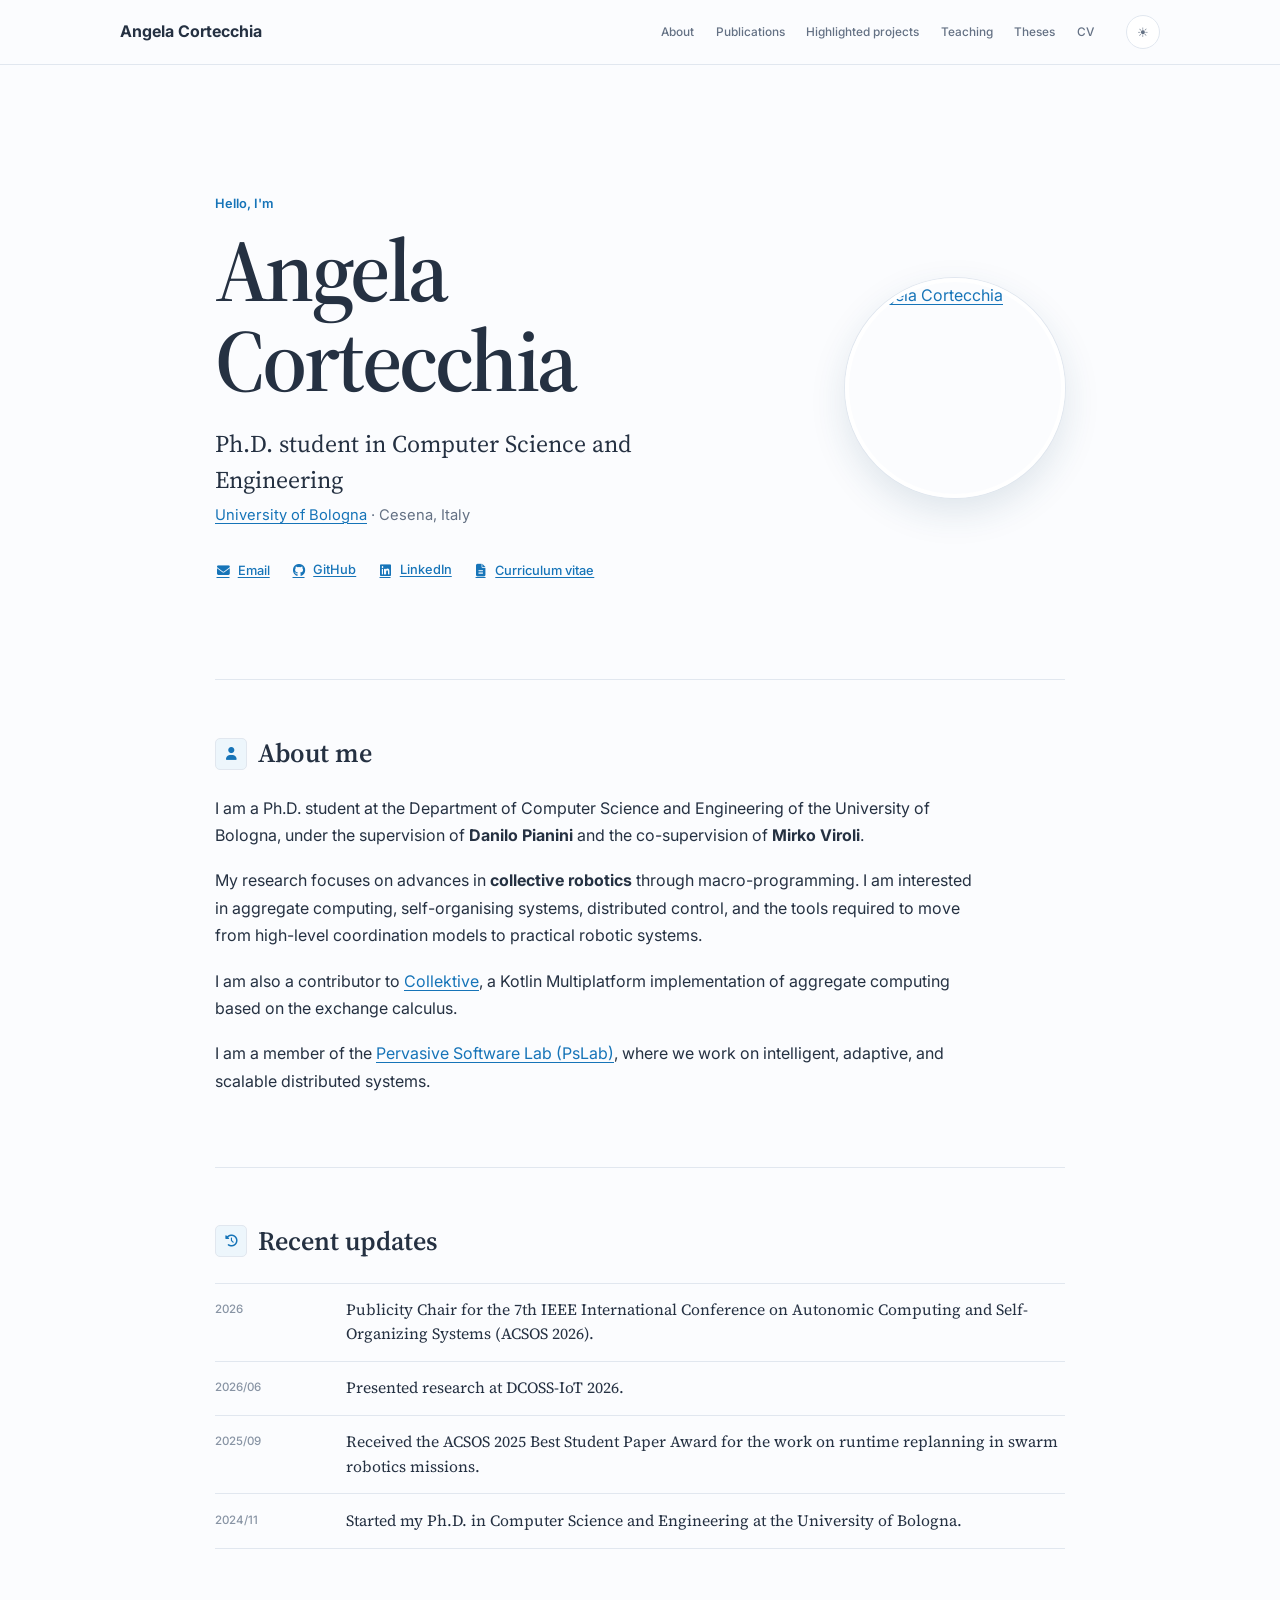
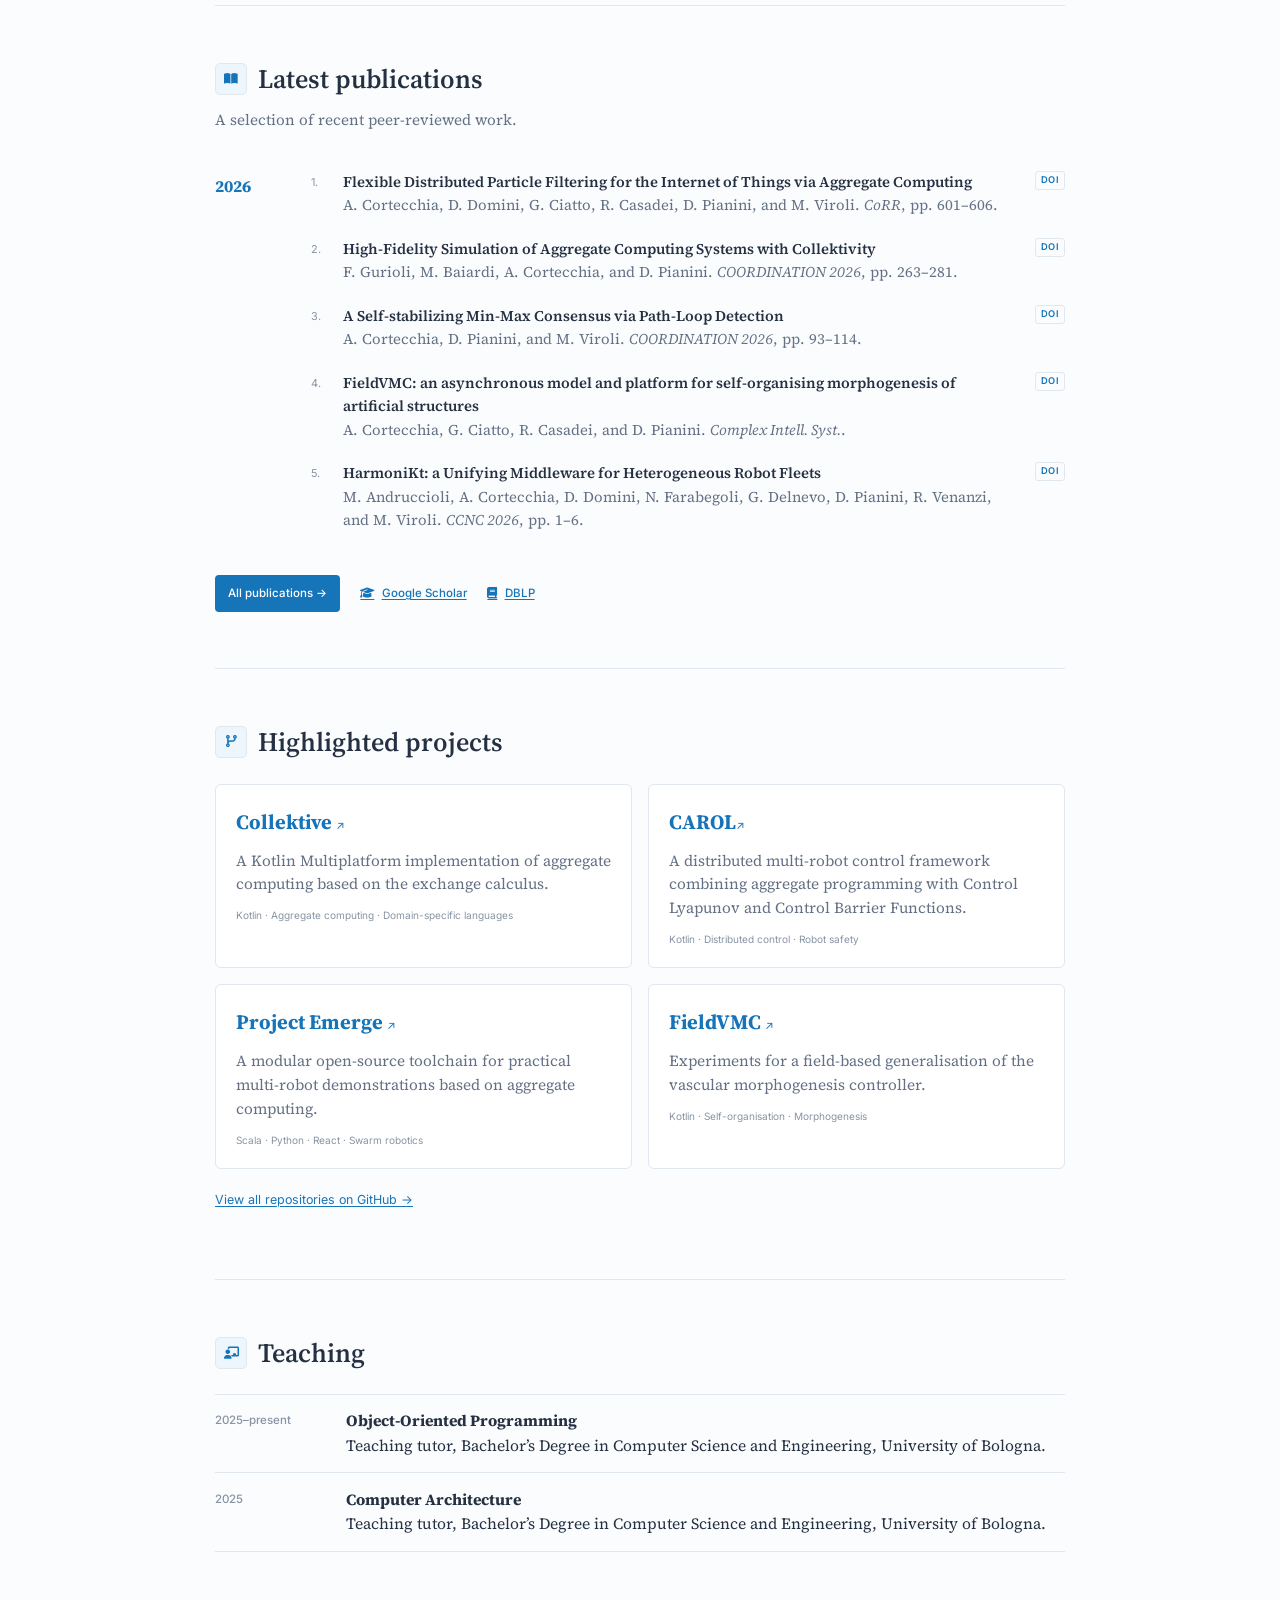
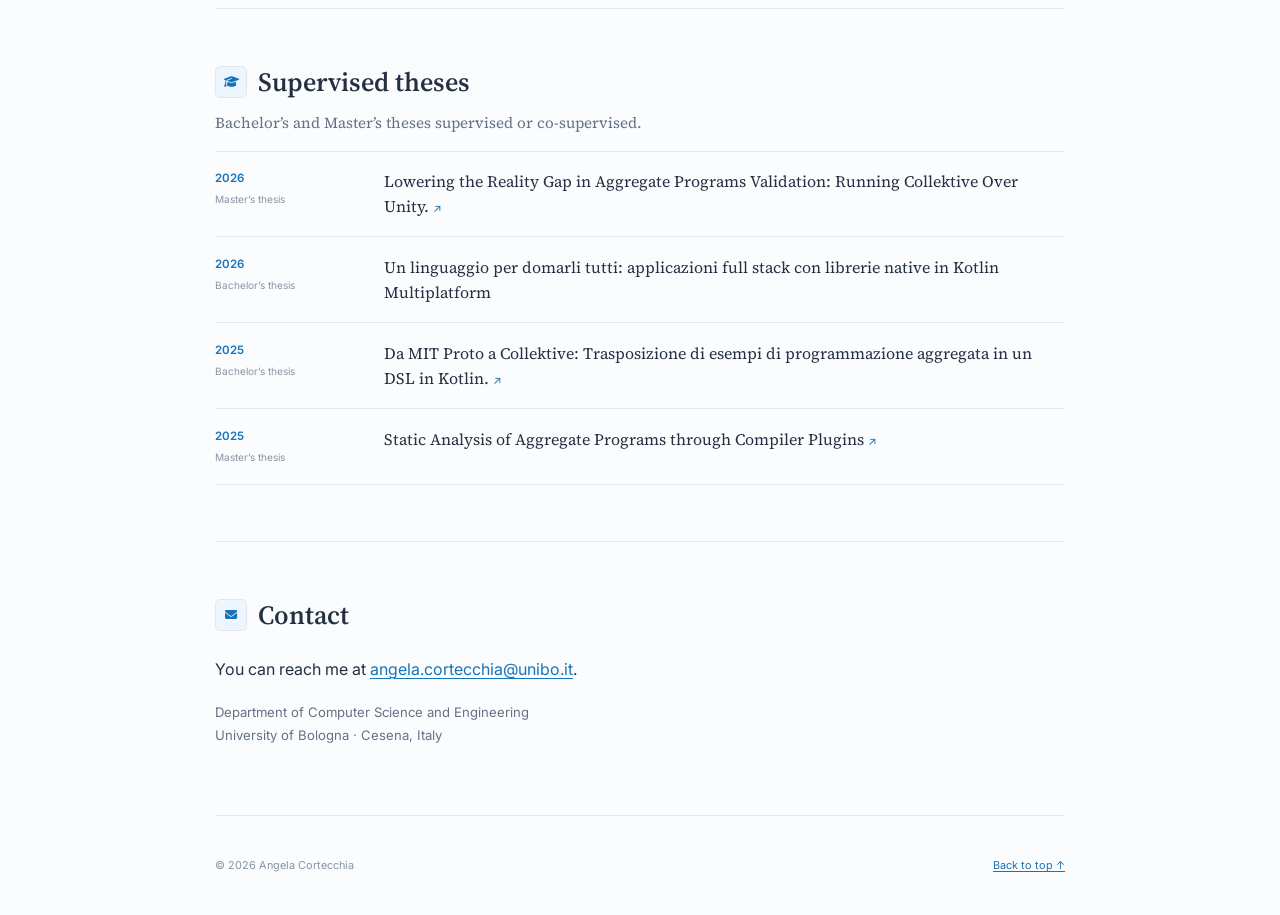
==== index.html @ 6b4a3e2e "feat: add pages website" ====
<!doctype html>
<html lang="en" data-theme="light">
  <head>
    <meta charset="UTF-8" />
    <meta name="viewport" content="width=device-width, initial-scale=1.0" />
    <meta name="description" content="Personal academic website of Angela Cortecchia, Ph.D. student at the University of Bologna." />
    <meta name="theme-color" content="#fbfcfe" />
    <meta property="og:title" content="Angela Cortecchia" />
    <meta property="og:description" content="Ph.D. student working on collective robotics, aggregate computing, and self-organising systems." />
    <meta property="og:type" content="profile" />
    <meta property="og:url" content="https://angelacorte.github.io/angelacorte/" />
    <meta property="og:image" content="https://angelacorte.github.io/angelacorte/og-profile-v2.png" />
    <meta name="twitter:card" content="summary_large_image" />
    <title>Angela Cortecchia</title>
    <link rel="preconnect" href="https://fonts.googleapis.com" />
    <link rel="preconnect" href="https://fonts.gstatic.com" crossorigin />
    <link href="https://fonts.googleapis.com/css2?family=Inter:wght@400;500;600;700&family=Source+Serif+4:opsz,wght@8..60,400;8..60,600&display=swap" rel="stylesheet" />
    <link rel="stylesheet" href="https://cdnjs.cloudflare.com/ajax/libs/font-awesome/6.7.2/css/all.min.css" />
    <link rel="stylesheet" href="styles.css" />
    <script src="script.js" defer></script>
  </head>
  <body>
    <a class="skip-link" href="#main">Skip to content</a>

    <header class="site-header">
      <div class="header-inner">
        <a class="site-name" href="#top">Angela Cortecchia</a>
        <nav aria-label="Main navigation">
          <a href="#about">About</a>
          <a href="publications.html">Publications</a>
          <a href="#projects">Highlighted projects</a>
          <a href="#teaching">Teaching</a>
          <a href="#theses">Theses</a>
          <a href="https://github.com/angelacorte/curriculum/releases/latest/download/cortecchia_curriculum_vitae.pdf">CV</a>
        </nav>
        <button class="theme-toggle" type="button" aria-label="Switch to dark theme" aria-pressed="false">
          <span class="light-icon" aria-hidden="true">☀</span>
          <span class="dark-icon" aria-hidden="true">☾</span>
        </button>
      </div>
    </header>

    <main id="main">
      <section class="intro" id="top">
        <div class="intro-copy">
          <p class="eyebrow">Hello, I'm</p>
          <h1>Angela Cortecchia</h1>
          <p class="role">Ph.D. student in Computer Science and Engineering</p>
          <p class="affiliation">
            <a href="https://www.unibo.it/en">University of Bologna</a> · Cesena, Italy
          </p>
          <ul class="social-links" aria-label="Academic and social profiles">
            <li><a href="mailto:angela.cortecchia@unibo.it"><i class="fa-solid fa-envelope" aria-hidden="true"></i>Email</a></li>
            <li><a href="https://github.com/angelacorte" rel="me"><i class="fa-brands fa-github" aria-hidden="true"></i>GitHub</a></li>
            <li><a href="https://www.linkedin.com/in/angela-cortecchia" rel="me"><i class="fa-brands fa-linkedin" aria-hidden="true"></i>LinkedIn</a></li>
            <li><a href="https://github.com/angelacorte/curriculum/releases/latest/download/cortecchia_curriculum_vitae.pdf"><i class="fa-solid fa-file-lines" aria-hidden="true"></i>Curriculum vitae</a></li>
          </ul>
        </div>
        <a class="profile-photo-link" href="https://github.com/angelacorte" aria-label="Angela Cortecchia on GitHub">
          <img class="profile-photo" src="https://github.com/angelacorte.png?size=440" alt="Angela Cortecchia" width="220" height="220" fetchpriority="high" />
        </a>
      </section>

      <section id="about">
        <h2><span class="section-icon"><i class="fa-solid fa-user" aria-hidden="true"></i></span>About me</h2>
        <p>
          I am a Ph.D. student at the Department of Computer Science and Engineering of the University of Bologna, under the supervision of <strong>Danilo Pianini</strong> and the co-supervision of <strong>Mirko Viroli</strong>.
        </p>
        <p>
          My research focuses on advances in <strong>collective robotics</strong> through macro-programming. I am interested in aggregate computing, self-organising systems, distributed control, and the tools required to move from high-level coordination models to practical robotic systems.
        </p>
        <p>
          I am also a contributor to <a href="https://github.com/Collektive">Collektive</a>, a Kotlin Multiplatform implementation of aggregate computing based on the exchange calculus.
        </p>
        <p>
          I am a member of the <a href="https://pslab-unibo.github.io">Pervasive Software Lab (PsLab)</a>, where we work on intelligent, adaptive, and scalable distributed systems.
        </p>
      </section>

      <section id="news">
        <h2><span class="section-icon"><i class="fa-solid fa-clock-rotate-left" aria-hidden="true"></i></span>Recent updates</h2>
        <ul class="dated-list">
          <li><time datetime="2026">2026</time><span>Publicity Chair for the 7th IEEE International Conference on Autonomic Computing and Self-Organizing Systems (ACSOS 2026).</span></li>
          <li><time datetime="2026-06">2026/06</time><span>Presented research at DCOSS-IoT 2026.</span></li>
          <li><time datetime="2025-09">2025/09</time><span>Received the ACSOS 2025 Best Student Paper Award for the work on runtime replanning in swarm robotics missions.</span></li>
          <li><time datetime="2024-11">2024/11</time><span>Started my Ph.D. in Computer Science and Engineering at the University of Bologna.</span></li>
        </ul>
      </section>

      <section id="publications">
        <h2><span class="section-icon"><i class="fa-solid fa-book-open" aria-hidden="true"></i></span>Latest publications</h2>
        <p class="section-note">A selection of recent peer-reviewed work.</p>

        <!-- PUBLICATIONS:HOME:START -->
        <!-- Generated by scripts/render_publications.py. Do not edit manually. -->
        <div class="publication-group">
          <h3>2026</h3>
          <ol class="publication-list">
            <li><p><strong>Flexible Distributed Particle Filtering for the Internet of Things via Aggregate Computing</strong><br />A. Cortecchia, D. Domini, G. Ciatto, R. Casadei, D. Pianini, and M. Viroli. <em>CoRR</em>, pp. 601–606.</p><a href="https://doi.org/10.48550/ARXIV.2606.18483">DOI</a></li>
            <li><p><strong>High-Fidelity Simulation of Aggregate Computing Systems with Collektivity</strong><br />F. Gurioli, M. Baiardi, A. Cortecchia, and D. Pianini. <em>COORDINATION 2026</em>, pp. 263–281.</p><a href="https://doi.org/10.1007/978-3-032-28358-0_13">DOI</a></li>
            <li><p><strong>A Self-stabilizing Min-Max Consensus via Path-Loop Detection</strong><br />A. Cortecchia, D. Pianini, and M. Viroli. <em>COORDINATION 2026</em>, pp. 93–114.</p><a href="https://doi.org/10.1007/978-3-032-28358-0_5">DOI</a></li>
            <li><p><strong>FieldVMC: an asynchronous model and platform for self-organising morphogenesis of artificial structures</strong><br />A. Cortecchia, G. Ciatto, R. Casadei, and D. Pianini. <em>Complex Intell. Syst.</em>.</p><a href="https://doi.org/10.1007/s40747-025-02141-y">DOI</a></li>
            <li><p><strong>HarmoniKt: a Unifying Middleware for Heterogeneous Robot Fleets</strong><br />M. Andruccioli, A. Cortecchia, D. Domini, N. Farabegoli, G. Delnevo, D. Pianini, R. Venanzi, and M. Viroli. <em>CCNC 2026</em>, pp. 1–6.</p><a href="https://doi.org/10.1109/CCNC65079.2026.11366553">DOI</a></li>
          </ol>
        </div>
        <!-- PUBLICATIONS:HOME:END -->
        <div class="publication-actions">
          <a class="primary-link" href="publications.html">All publications →</a>
          <a href="https://scholar.google.com/citations?user=XYtjUBMAAAAJ&hl=it&oi=ao"><i class="fa-solid fa-graduation-cap" aria-hidden="true"></i>Google Scholar</a>
          <a href="https://dblp.org/pid/392/6452.html"><i class="fa-solid fa-book" aria-hidden="true"></i>DBLP</a>
        </div>
      </section>

      <section id="projects">
        <h2><span class="section-icon"><i class="fa-solid fa-code-branch" aria-hidden="true"></i></span>Highlighted projects</h2>
        <div class="project-list">
          <article><h3><a href="https://github.com/Collektive">Collektive <span>↗</span></a></h3><p>A Kotlin Multiplatform implementation of aggregate computing based on the exchange calculus.</p><small>Kotlin · Aggregate computing · Domain-specific languages</small></article>
          <article><h3><a href="https://github.com/angelacorte/carol-experiments">CAROL<span>↗</span></a></h3><p>A distributed multi-robot control framework combining aggregate programming with Control Lyapunov and Control Barrier Functions.</p><small>Kotlin · Distributed control · Robot safety</small></article>
          <article><h3><a href="https://github.com/Project-Emerge/Project-Emerge-system">Project Emerge <span>↗</span></a></h3><p>A modular open-source toolchain for practical multi-robot demonstrations based on aggregate computing.</p><small>Scala · Python · React · Swarm robotics</small></article>
          <article><h3><a href="https://github.com/angelacorte/fieldVMC">FieldVMC <span>↗</span></a></h3><p>Experiments for a field-based generalisation of the vascular morphogenesis controller.</p><small>Kotlin · Self-organisation · Morphogenesis</small></article>
        </div>
        <p class="more-link"><a href="https://github.com/angelacorte?tab=repositories">View all repositories on GitHub →</a></p>
      </section>

      <section id="teaching">
        <h2><span class="section-icon"><i class="fa-solid fa-chalkboard-user" aria-hidden="true"></i></span>Teaching</h2>
        <ul class="dated-list">
          <li><time>2025–present</time><span><strong>Object-Oriented Programming</strong><br />Teaching tutor, Bachelor’s Degree in Computer Science and Engineering, University of Bologna.</span></li>
          <li><time>2025</time><span><strong>Computer Architecture</strong><br />Teaching tutor, Bachelor’s Degree in Computer Science and Engineering, University of Bologna.</span></li>
        </ul>
      </section>

      <section id="theses">
        <h2><span class="section-icon"><i class="fa-solid fa-graduation-cap" aria-hidden="true"></i></span>Supervised theses</h2>
        <p class="section-note">Bachelor’s and Master’s theses supervised or co-supervised.</p>
        <ol class="thesis-list">
          <li>
            <div class="thesis-meta"><time datetime="2026">2026</time><span>Master’s thesis</span></div>
            <p><a href="https://amslaurea.unibo.it/id/eprint/38087/">Lowering the Reality Gap in Aggregate Programs Validation: Running Collektive Over Unity. <span aria-hidden="true">↗</span></a></p>
          </li>
          <li>
            <div class="thesis-meta"><time datetime="2026">2026</time><span>Bachelor’s thesis</span></div>
            <p lang="it">Un linguaggio per domarli tutti: applicazioni full stack con librerie native in Kotlin Multiplatform</p>
          </li>
          <li>
            <div class="thesis-meta"><time datetime="2025">2025</time><span>Bachelor’s thesis</span></div>
            <p lang="it"><a href="https://amslaurea.unibo.it/id/eprint/37130/">Da MIT Proto a Collektive: Trasposizione di esempi di programmazione aggregata in un DSL in Kotlin. <span aria-hidden="true">↗</span></a></p>
          </li>
          <li>
            <div class="thesis-meta"><time datetime="2025">2025</time><span>Master’s thesis</span></div>
            <p><a href="https://amslaurea.unibo.it/id/eprint/34470/">Static Analysis of Aggregate Programs through Compiler Plugins <span aria-hidden="true">↗</span></a></p>
          </li>
        </ol>
      </section>

      <section id="contact">
        <h2><span class="section-icon"><i class="fa-solid fa-envelope" aria-hidden="true"></i></span>Contact</h2>
        <p>You can reach me at <a href="mailto:angela.cortecchia@unibo.it">angela.cortecchia@unibo.it</a>.</p>
        <p class="address">Department of Computer Science and Engineering<br />University of Bologna · Cesena, Italy</p>
      </section>
    </main>

    <footer>
      <p>© <span id="year"></span> Angela Cortecchia</p>
      <p><a href="#top">Back to top ↑</a></p>
    </footer>
  </body>
</html>
---- styles.css ----
:root {
  color-scheme: light;
  --background: #fbfcfe;
  --surface: #ffffff;
  --text: #253142;
  --muted: #647184;
  --subtle: #8894a4;
  --line: #e1e7ef;
  --accent: #1674b8;
  --accent-hover: #0b5f99;
  --accent-soft: #edf6fc;
  --header: rgba(251, 252, 254, 0.93);
  --sans: "Inter", system-ui, sans-serif;
  --serif: "Source Serif 4", Georgia, serif;
  --content-width: 850px;
}

[data-theme="dark"] {
  color-scheme: dark;
  --background: #111820;
  --surface: #171f29;
  --text: #e8edf3;
  --muted: #abb5c2;
  --subtle: #7f8b99;
  --line: #2b3643;
  --accent: #65bff0;
  --accent-hover: #91d5f6;
  --accent-soft: #172b38;
  --header: rgba(17, 24, 32, 0.93);
}

* { box-sizing: border-box; }
html { scroll-behavior: smooth; }
body { margin: 0; background: var(--background); color: var(--text); font: 400 16px/1.72 var(--sans); transition: background 180ms ease, color 180ms ease; }
a { color: var(--accent); text-decoration-thickness: 1px; text-underline-offset: 0.18em; }
a:hover { color: var(--accent-hover); }
a:focus-visible, button:focus-visible { outline: 2px solid var(--accent); outline-offset: 4px; }
::selection { background: var(--accent); color: var(--surface); }

.skip-link { position: fixed; z-index: 100; top: -4rem; left: 1rem; padding: 0.65rem 0.85rem; background: var(--accent); color: var(--surface); }
.skip-link:focus { top: 1rem; }

.site-header { position: sticky; z-index: 20; top: 0; border-bottom: 1px solid var(--line); background: var(--header); backdrop-filter: blur(12px); }
.header-inner { width: min(calc(100% - 2.5rem), 1040px); min-height: 64px; display: flex; align-items: center; gap: 2rem; margin-inline: auto; }
.site-name { margin-right: auto; color: var(--text); font-weight: 700; text-decoration: none; }
.site-header nav { display: flex; align-items: center; gap: 1.35rem; }
.site-header nav a { color: var(--muted); font-size: 0.74rem; font-weight: 500; text-decoration: none; }
.site-header nav a:hover { color: var(--accent); }
.site-header nav a[aria-current="page"] { color: var(--accent); font-weight: 600; }
.theme-toggle { position: relative; width: 34px; height: 34px; padding: 0; border: 1px solid var(--line); border-radius: 50%; color: var(--muted); background: var(--surface); cursor: pointer; }
.theme-toggle span { position: absolute; inset: 0; display: grid; place-items: center; transition: opacity 150ms ease, transform 150ms ease; }
.dark-icon { opacity: 0; transform: rotate(-25deg); }
[data-theme="dark"] .light-icon { opacity: 0; transform: rotate(25deg); }
[data-theme="dark"] .dark-icon { opacity: 1; transform: rotate(0); }

main, footer { width: min(calc(100% - 2.5rem), var(--content-width)); margin-inline: auto; }
.intro { display: grid; grid-template-columns: minmax(0, 1fr) 220px; align-items: center; gap: clamp(2.5rem, 7vw, 5rem); padding: clamp(5rem, 11vw, 8rem) 0 clamp(4rem, 8vw, 6rem); }
.intro-copy { min-width: 0; }
.profile-photo-link { display: block; border-radius: 50%; }
.profile-photo { display: block; width: 100%; height: auto; aspect-ratio: 1; border: 4px solid var(--surface); border-radius: 50%; object-fit: cover; box-shadow: 0 0 0 1px var(--line), 0 14px 36px rgba(30, 74, 110, 0.13); transition: box-shadow 180ms ease, transform 180ms ease; }
.profile-photo-link:hover .profile-photo { box-shadow: 0 0 0 1px var(--accent), 0 16px 40px rgba(30, 74, 110, 0.18); transform: translateY(-2px); }
.eyebrow { margin: 0 0 0.6rem; color: var(--accent); font-size: 0.8rem; font-weight: 600; }
h1 { margin: 0; font: 600 clamp(3rem, 8vw, 5.5rem)/1.03 var(--serif); letter-spacing: -0.04em; }
.role { margin: 1.25rem 0 0; color: var(--text); font: 400 clamp(1.15rem, 3vw, 1.5rem)/1.5 var(--serif); }
.affiliation { margin: 0.3rem 0 0; color: var(--muted); font-size: 0.92rem; }
.social-links { display: flex; flex-wrap: wrap; gap: 0.5rem 1.3rem; margin: 1.75rem 0 0; padding: 0; list-style: none; }
.social-links a { display: inline-flex; align-items: center; gap: 0.42rem; font-size: 0.8rem; font-weight: 500; }
.social-links i { width: 1rem; text-align: center; }

main > section:not(.intro) { padding: 3.5rem 0; border-top: 1px solid var(--line); scroll-margin-top: 76px; }
h2 { display: flex; align-items: center; gap: 0.7rem; margin: 0 0 1.5rem; font: 600 1.65rem/1.3 var(--serif); }
.section-icon { width: 2rem; height: 2rem; flex: 0 0 auto; display: grid; place-items: center; border: 1px solid var(--line); border-radius: 5px; color: var(--accent); background: var(--accent-soft); font: 0.76rem var(--sans); }
h3 { font-family: var(--serif); }
section > p { max-width: 760px; }
section > p + p { margin-top: 1.1rem; }
.section-note { margin-top: -0.8rem; color: var(--muted); font: 0.95rem/1.65 var(--serif); }

.dated-list { margin: 0; padding: 0; border-top: 1px solid var(--line); list-style: none; }
.dated-list li { display: grid; grid-template-columns: 115px 1fr; gap: 1rem; padding: 0.9rem 0; border-bottom: 1px solid var(--line); }
.dated-list time { padding-top: 0.12rem; color: var(--subtle); font-size: 0.72rem; font-weight: 500; }
.dated-list span { font: 0.98rem/1.55 var(--serif); }

.publication-group { display: grid; grid-template-columns: 72px 1fr; gap: 1.5rem; margin-top: 2.4rem; }
.publication-group > h3 { margin: 0.15rem 0 0; color: var(--accent); font-size: 1.05rem; }
.publication-list { margin: 0; padding: 0; list-style: none; counter-reset: publications; }
.publication-list li { counter-increment: publications; position: relative; display: grid; grid-template-columns: 1fr auto; gap: 1rem; padding: 0 0 1.25rem 2rem; }
.publication-list li::before { content: counter(publications) "."; position: absolute; left: 0; top: 0.15rem; color: var(--subtle); font-size: 0.68rem; }
.publication-list p { margin: 0; color: var(--muted); font: 0.93rem/1.58 var(--serif); }
.publication-list strong { color: var(--text); font-weight: 600; }
.publication-list li > a, .status { align-self: start; padding: 0.08rem 0.32rem; border: 1px solid var(--line); border-radius: 3px; font-size: 0.58rem; font-weight: 600; line-height: 1.6; letter-spacing: 0.04em; text-decoration: none; text-transform: uppercase; }
.status { color: var(--subtle); }
.award { color: var(--accent); }
.publication-actions { display: flex; flex-wrap: wrap; align-items: center; gap: 0.75rem 1.3rem; margin-top: 1.4rem; }
.publication-actions a { display: inline-flex; align-items: center; gap: 0.45rem; font-size: 0.72rem; font-weight: 500; }
.publication-actions .primary-link { padding: 0.55rem 0.8rem; border-radius: 4px; background: var(--accent); color: var(--surface); text-decoration: none; }
.publication-actions .primary-link:hover { background: var(--accent-hover); }
.generated-placeholder { padding: 1rem 1.2rem; border-left: 3px solid var(--accent); background: var(--accent-soft); color: var(--muted); font: 0.9rem var(--serif); }

.project-list { display: grid; grid-template-columns: repeat(2, minmax(0, 1fr)); align-items: stretch; gap: 1rem; }
.project-list article { display: flex; flex-direction: column; padding: 1.25rem; border: 1px solid var(--line); border-radius: 6px; background: var(--surface); transition: border-color 150ms ease, transform 150ms ease, box-shadow 150ms ease; }
.project-list article:hover { border-color: color-mix(in srgb, var(--accent) 55%, var(--line)); transform: translateY(-2px); box-shadow: 0 10px 28px rgba(30, 74, 110, 0.08); }
.project-list h3 { margin: 0 0 0.55rem; font-size: 1.28rem; }
.project-list h3 a { text-decoration: none; }
.project-list h3 span { font: 0.7rem var(--sans); }
.project-list p { margin: 0; color: var(--muted); font: 0.96rem/1.55 var(--serif); }
.project-list small { display: block; margin-top: 0.75rem; color: var(--subtle); font-size: 0.63rem; line-height: 1.5; }
.more-link { margin-top: 1.25rem; font-size: 0.78rem; }
.thesis-list { margin: 0; padding: 0; border-top: 1px solid var(--line); list-style: none; }
.thesis-list li { display: grid; grid-template-columns: 145px 1fr; gap: 1.5rem; padding: 1.1rem 0; border-bottom: 1px solid var(--line); }
.thesis-meta { display: flex; flex-direction: column; gap: 0.15rem; }
.thesis-meta time { color: var(--accent); font-size: 0.72rem; font-weight: 600; }
.thesis-meta span { color: var(--subtle); font-size: 0.63rem; }
.thesis-list p { margin: 0; font: 1rem/1.55 var(--serif); }
.thesis-list p a { color: var(--text); text-decoration: none; }
.thesis-list p a:hover { color: var(--accent); }
.thesis-list p a span { color: var(--accent); font: 0.7rem var(--sans); }
.address { color: var(--muted); font-size: 0.82rem; }

footer { min-height: 100px; display: flex; align-items: center; justify-content: space-between; border-top: 1px solid var(--line); color: var(--subtle); font-size: 0.68rem; }

.publications-page { padding-top: 0.1px; }
.page-heading { padding: clamp(4rem, 9vw, 6.5rem) 0 3.5rem; }
.page-heading h1 { margin-top: 0.5rem; font-size: clamp(3rem, 8vw, 5rem); }
.page-heading > p:last-of-type { max-width: 650px; margin: 1rem 0 0; color: var(--muted); font: 1.08rem/1.6 var(--serif); }
.page-heading .eyebrow a { text-decoration: none; }
.publication-archive { padding: 2.5rem 0 !important; }
.publication-archive .publication-group { display: block; margin-top: 0; }
.publication-archive .publication-group > h2 { margin: 0 0 1.4rem; padding-bottom: 0.65rem; border-bottom: 1px solid var(--line); color: var(--accent); font: 600 1.1rem/1.4 var(--serif); }

@media (max-width: 800px) {
  .header-inner { flex-wrap: wrap; gap: 0.75rem; padding: 0.75rem 0; }
  .site-name { width: calc(100% - 50px); }
  .theme-toggle { order: 2; }
  .site-header nav { order: 3; width: 100%; gap: 0.9rem; overflow-x: auto; padding-bottom: 0.15rem; scrollbar-width: none; }
  .site-header nav::-webkit-scrollbar { display: none; }
  .site-header nav a { white-space: nowrap; }
  main > section:not(.intro) { scroll-margin-top: 110px; }
  .intro { grid-template-columns: minmax(0, 1fr) 180px; gap: 2rem; }
}

@media (max-width: 560px) {
  body { font-size: 15px; }
  .intro { grid-template-columns: 1fr; gap: 2rem; padding-top: 3.5rem; }
  .intro-copy { grid-row: 2; }
  .profile-photo-link { grid-row: 1; width: 140px; }
  .publication-group { grid-template-columns: 1fr; gap: 0.7rem; }
  .publication-list li { grid-template-columns: 1fr; gap: 0.5rem; }
  .publication-list li > a, .status { width: max-content; }
  .dated-list li { grid-template-columns: 90px 1fr; }
  .thesis-list li { grid-template-columns: 1fr; gap: 0.55rem; }
  .thesis-meta { flex-direction: row; gap: 0.6rem; align-items: center; }
  .project-list { grid-template-columns: 1fr; }
  footer { min-height: 120px; flex-direction: column; justify-content: center; gap: 0.6rem; }
}

@media (prefers-reduced-motion: reduce) {
  html { scroll-behavior: auto; }
  *, *::before, *::after { transition-duration: 0.01ms !important; }
}
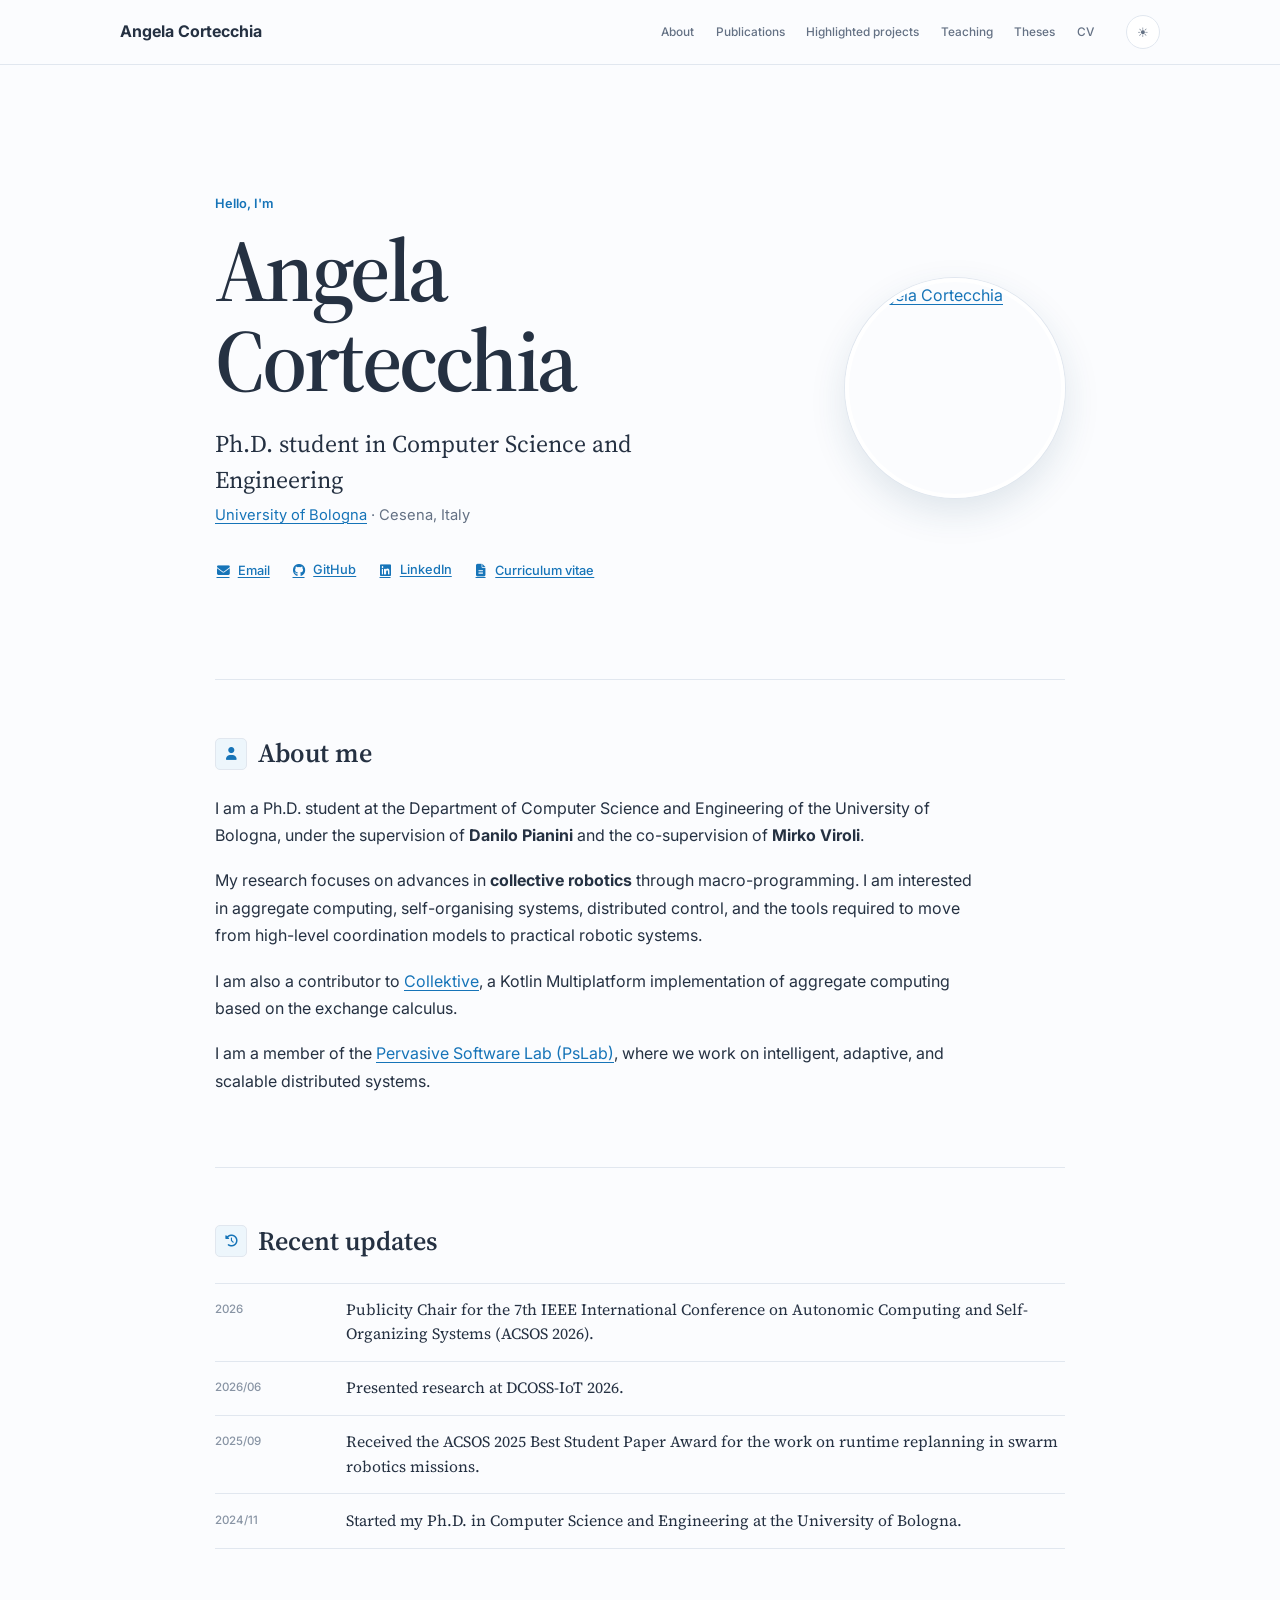
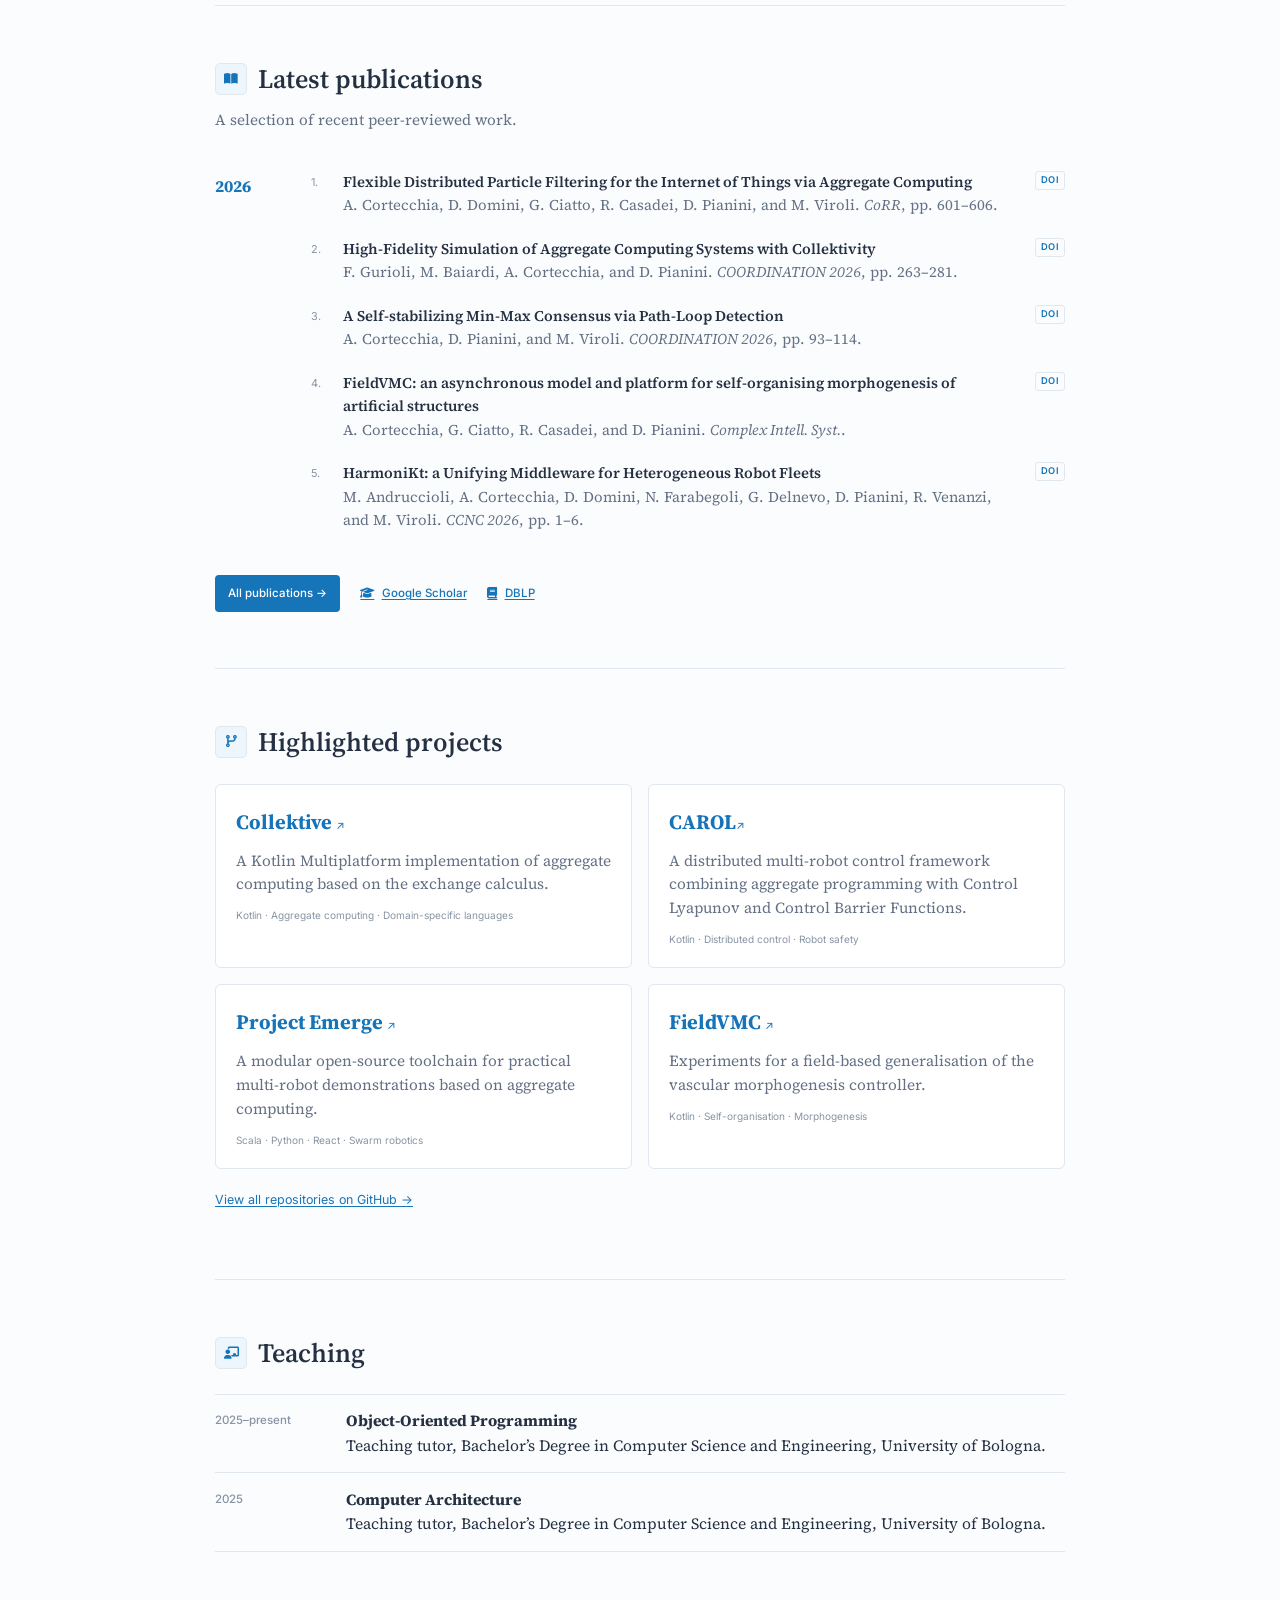
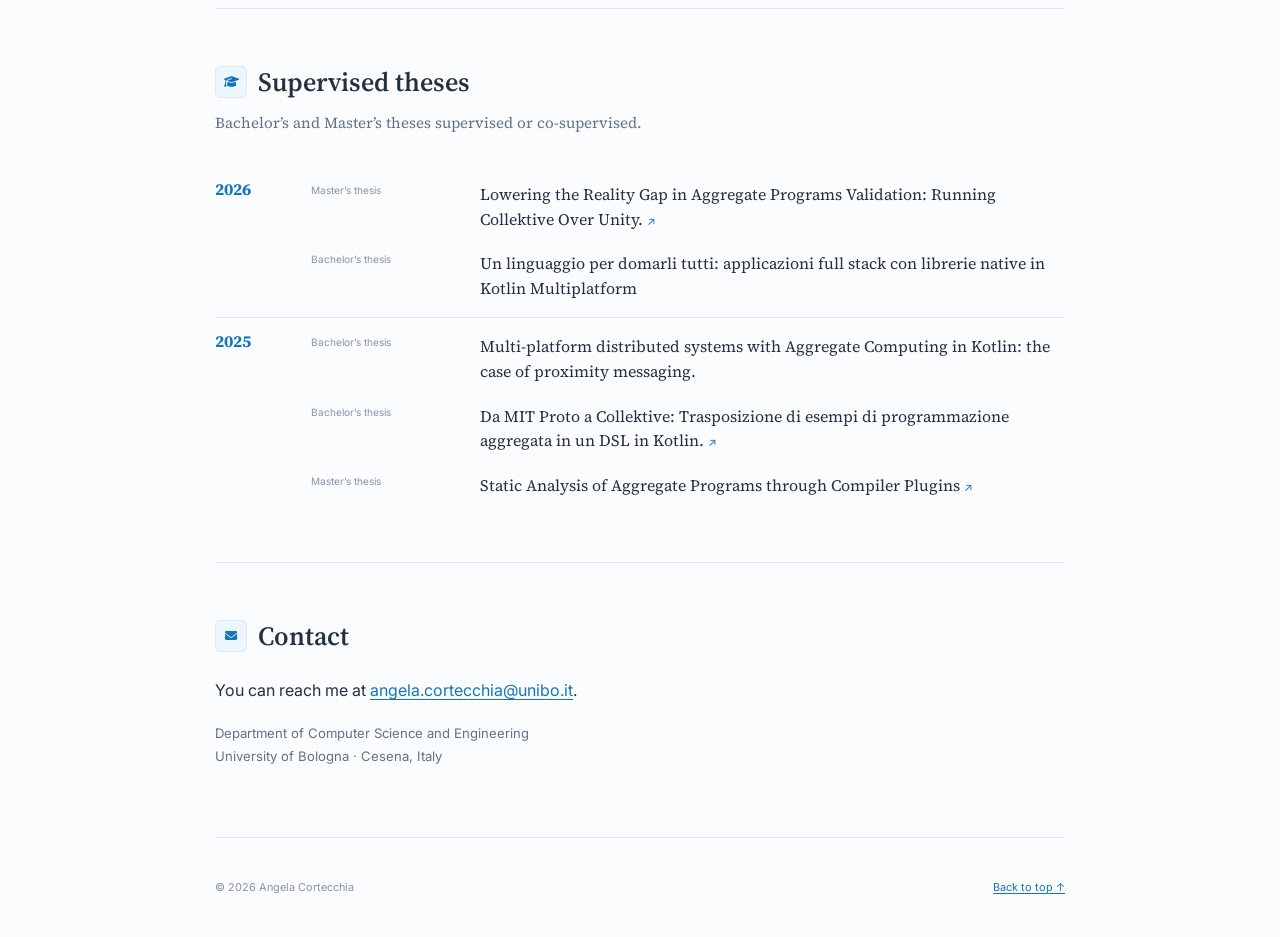
==== commit 1d133553: "feat: restructure thesis section and improve styling" ====
--- a/index.html
+++ b/index.html
@@ -133,24 +133,68 @@
       <section id="theses">
         <h2><span class="section-icon"><i class="fa-solid fa-graduation-cap" aria-hidden="true"></i></span>Supervised theses</h2>
         <p class="section-note">Bachelor’s and Master’s theses supervised or co-supervised.</p>
-        <ol class="thesis-list">
-          <li>
-            <div class="thesis-meta"><time datetime="2026">2026</time><span>Master’s thesis</span></div>
-            <p><a href="https://amslaurea.unibo.it/id/eprint/38087/">Lowering the Reality Gap in Aggregate Programs Validation: Running Collektive Over Unity. <span aria-hidden="true">↗</span></a></p>
-          </li>
-          <li>
-            <div class="thesis-meta"><time datetime="2026">2026</time><span>Bachelor’s thesis</span></div>
-            <p lang="it">Un linguaggio per domarli tutti: applicazioni full stack con librerie native in Kotlin Multiplatform</p>
-          </li>
-          <li>
-            <div class="thesis-meta"><time datetime="2025">2025</time><span>Bachelor’s thesis</span></div>
-            <p lang="it"><a href="https://amslaurea.unibo.it/id/eprint/37130/">Da MIT Proto a Collektive: Trasposizione di esempi di programmazione aggregata in un DSL in Kotlin. <span aria-hidden="true">↗</span></a></p>
-          </li>
-          <li>
-            <div class="thesis-meta"><time datetime="2025">2025</time><span>Master’s thesis</span></div>
-            <p><a href="https://amslaurea.unibo.it/id/eprint/34470/">Static Analysis of Aggregate Programs through Compiler Plugins <span aria-hidden="true">↗</span></a></p>
-          </li>
-        </ol>
+        <div class="publication-group">
+          <h3>2026</h3>
+          <ol class="thesis-list">
+            <li>
+              <div class="thesis-meta">
+                <span>Master’s thesis</span>
+              </div>
+              <p>
+                <a href="https://amslaurea.unibo.it/id/eprint/38087/">
+                  Lowering the Reality Gap in Aggregate Programs Validation: Running Collektive Over Unity.
+                  <span aria-hidden="true">↗</span>
+                </a>
+              </p>
+            </li>
+
+            <li>
+              <div class="thesis-meta">
+                <span>Bachelor’s thesis</span>
+              </div>
+              <p lang="it">
+                Un linguaggio per domarli tutti: applicazioni full stack con librerie native in Kotlin Multiplatform
+              </p>
+            </li>
+          </ol>
+        </div>
+
+        <div class="publication-group">
+          <h3>2025</h3>
+          <ol class="thesis-list">
+            <li>
+              <div class="thesis-meta">
+                <span>Bachelor’s thesis</span>
+              </div>
+              <p lang="en">
+                Multi-platform distributed systems with Aggregate Computing in Kotlin: the case of proximity messaging.
+              </p>
+            </li>
+            <li>
+              <div class="thesis-meta">
+                <span>Bachelor’s thesis</span>
+              </div>
+              <p lang="it">
+                <a href="https://amslaurea.unibo.it/id/eprint/37130/">
+                  Da MIT Proto a Collektive: Trasposizione di esempi di programmazione aggregata in un DSL in Kotlin.
+                  <span aria-hidden="true">↗</span>
+                </a>
+              </p>
+            </li>
+
+            <li>
+              <div class="thesis-meta">
+                <span>Master’s thesis</span>
+              </div>
+              <p>
+                <a href="https://amslaurea.unibo.it/id/eprint/34470/">
+                  Static Analysis of Aggregate Programs through Compiler Plugins
+                  <span aria-hidden="true">↗</span>
+                </a>
+              </p>
+            </li>
+          </ol>
+        </div>
       </section>
 
       <section id="contact">
--- a/styles.css
+++ b/styles.css
@@ -105,8 +105,30 @@
 .project-list p { margin: 0; color: var(--muted); font: 0.96rem/1.55 var(--serif); }
 .project-list small { display: block; margin-top: 0.75rem; color: var(--subtle); font-size: 0.63rem; line-height: 1.5; }
 .more-link { margin-top: 1.25rem; font-size: 0.78rem; }
-.thesis-list { margin: 0; padding: 0; border-top: 1px solid var(--line); list-style: none; }
-.thesis-list li { display: grid; grid-template-columns: 145px 1fr; gap: 1.5rem; padding: 1.1rem 0; border-bottom: 1px solid var(--line); }
+/*.thesis-list { margin: 0; padding: 0; border-top: 1px solid var(--line); list-style: none; }*/
+/*.thesis-list li { display: grid; grid-template-columns: 145px 1fr; gap: 1.5rem; padding: 1.1rem 0; border-bottom: 1px solid var(--line); }*/
+.thesis-list {
+  margin: 0;
+  padding: 0;
+  list-style: none;
+}
+
+.thesis-list li {
+  display: grid;
+  grid-template-columns: 145px 1fr;
+  gap: 1.5rem;
+  padding: 0.5rem 0;
+}
+
+.thesis-list li + li {
+  margin-top: 0.25rem;
+}
+
+#theses > .publication-group + .publication-group {
+  margin-top: 0.5rem;
+  padding-top: 0.5rem;
+  border-top: 1px solid var(--line);
+}
 .thesis-meta { display: flex; flex-direction: column; gap: 0.15rem; }
 .thesis-meta time { color: var(--accent); font-size: 0.72rem; font-weight: 600; }
 .thesis-meta span { color: var(--subtle); font-size: 0.63rem; }
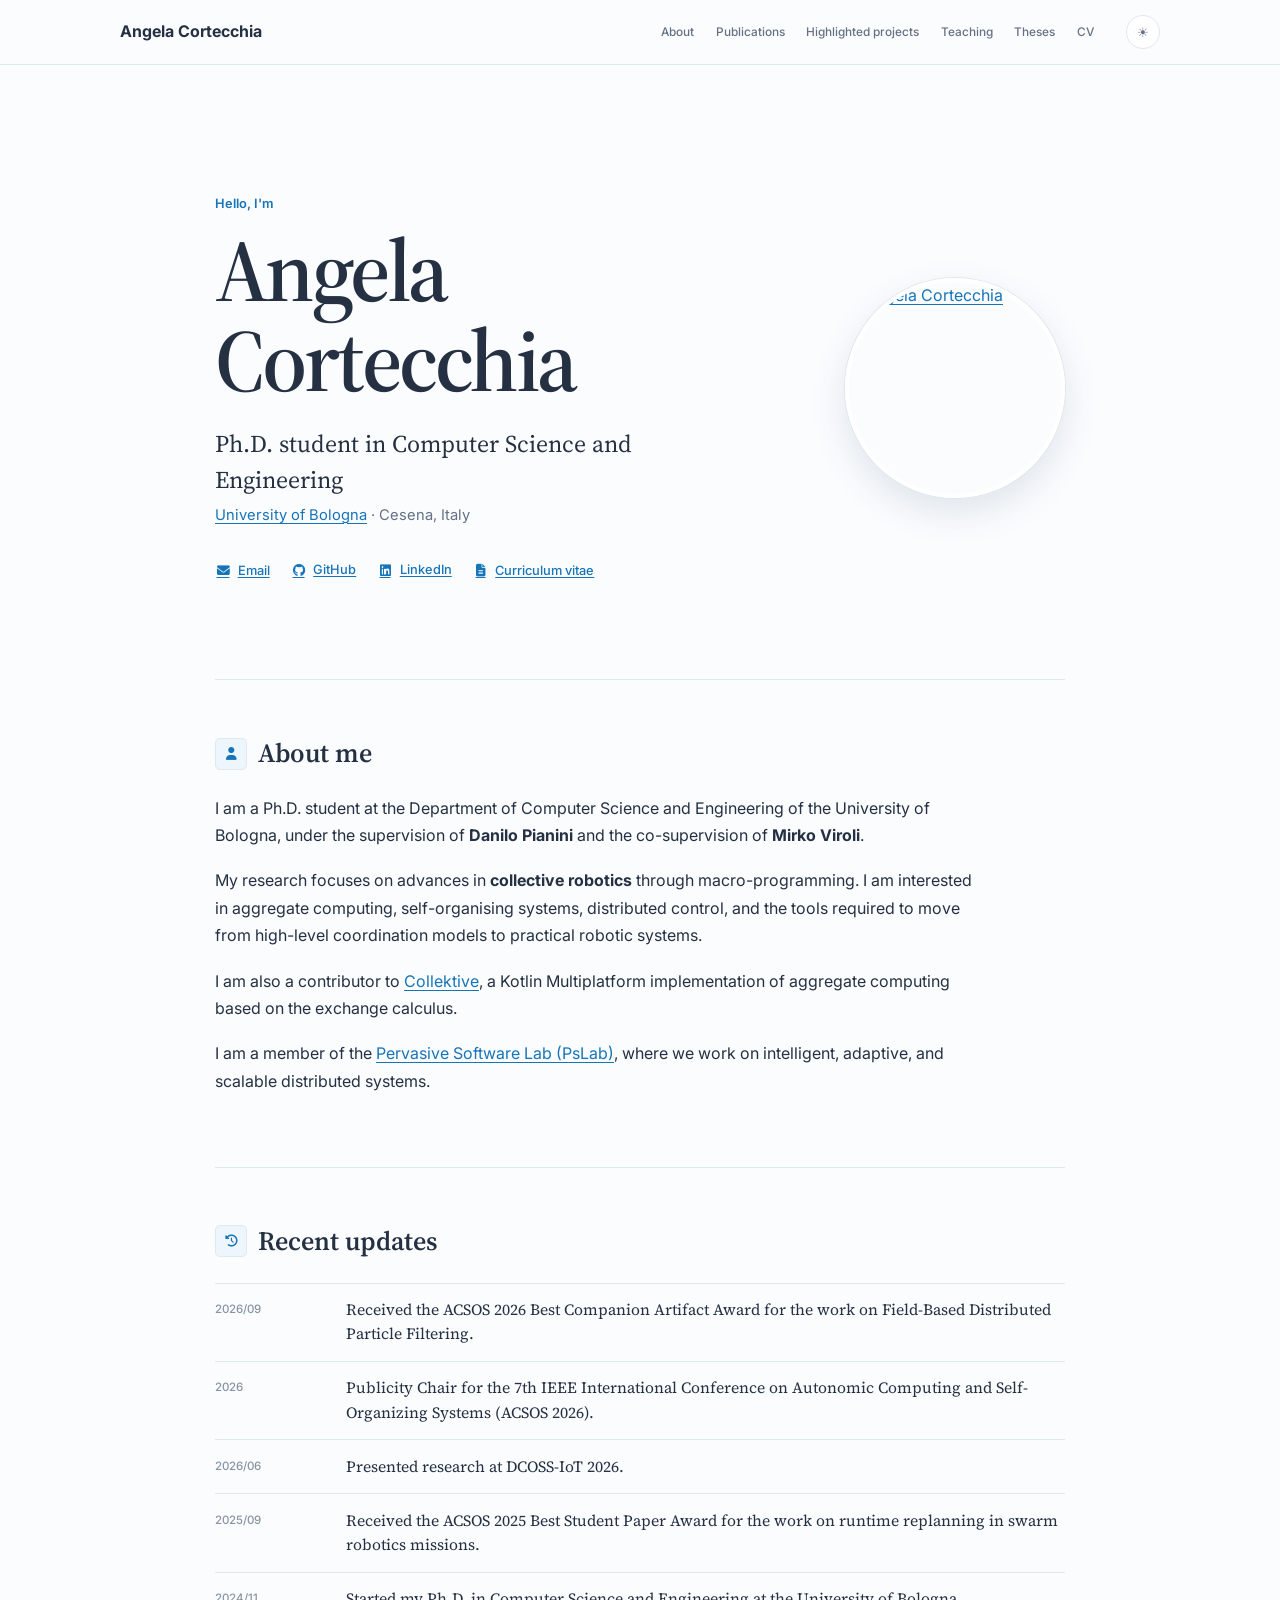
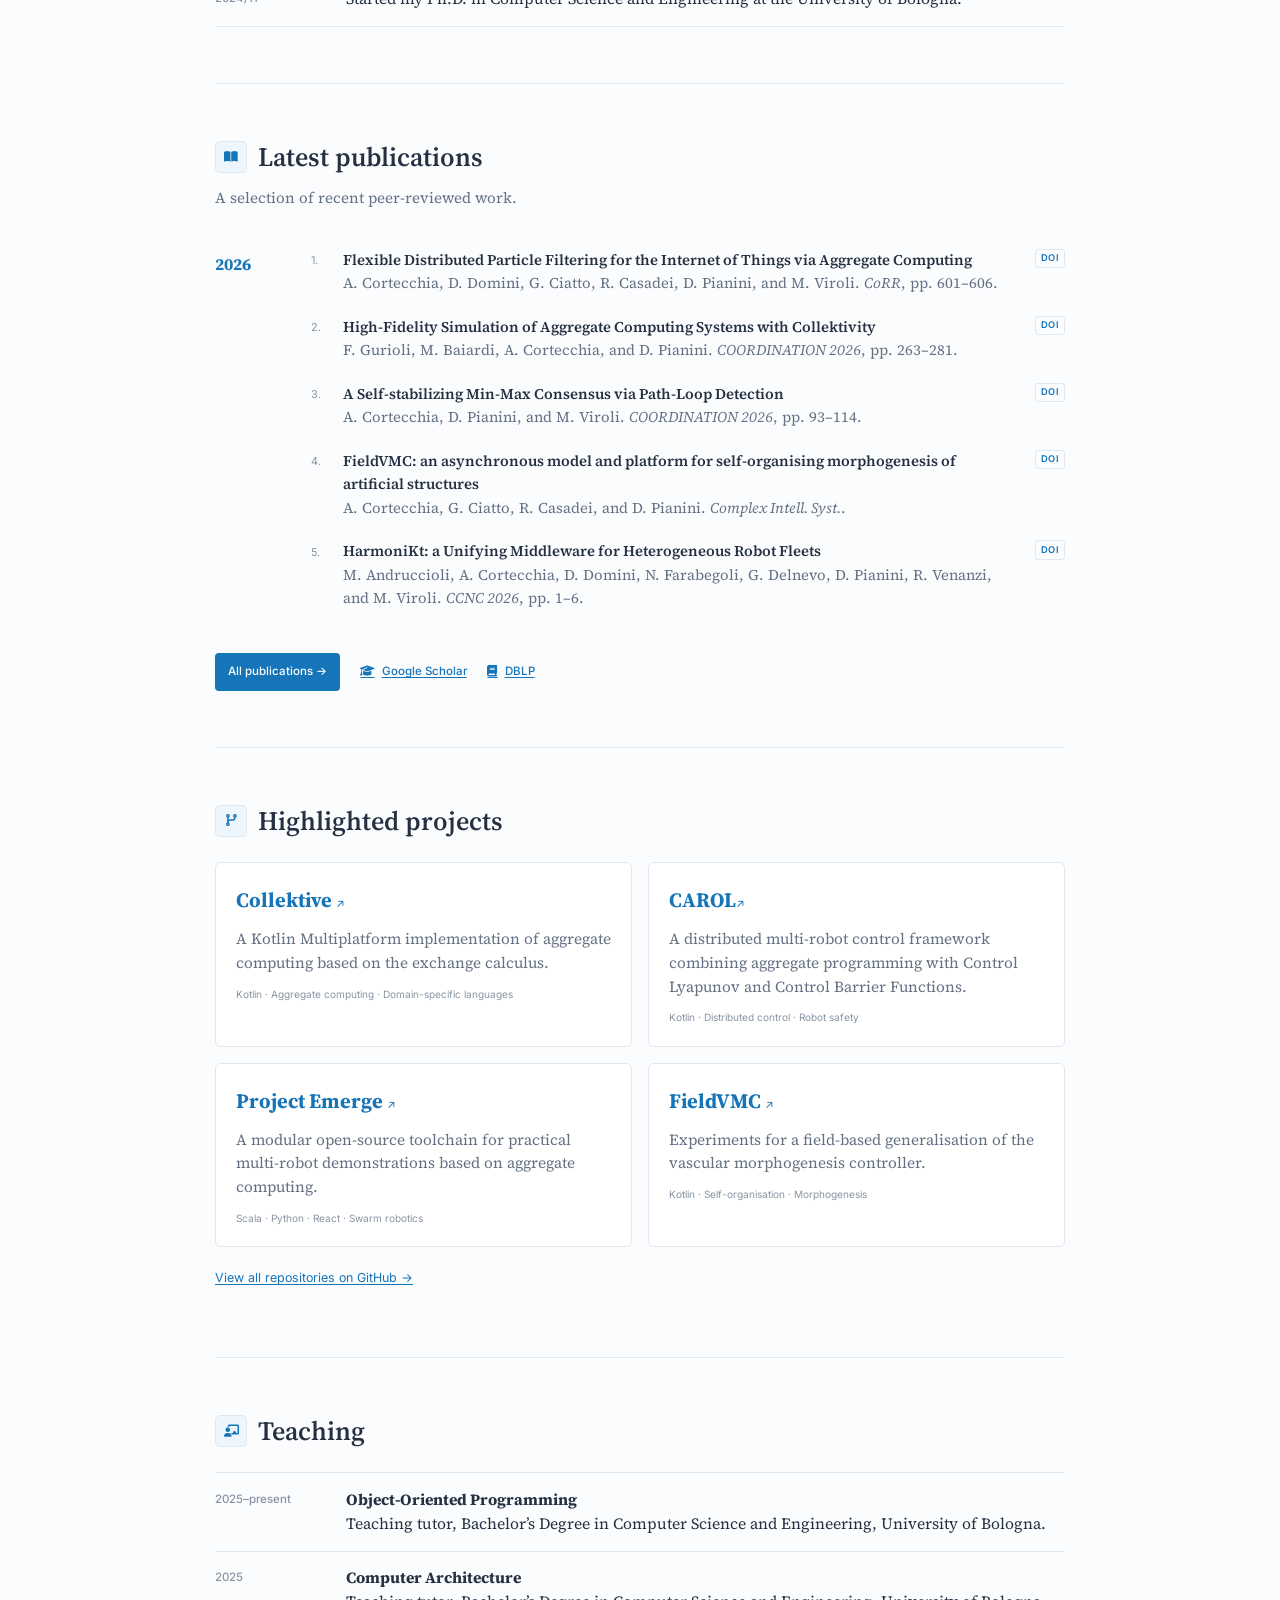
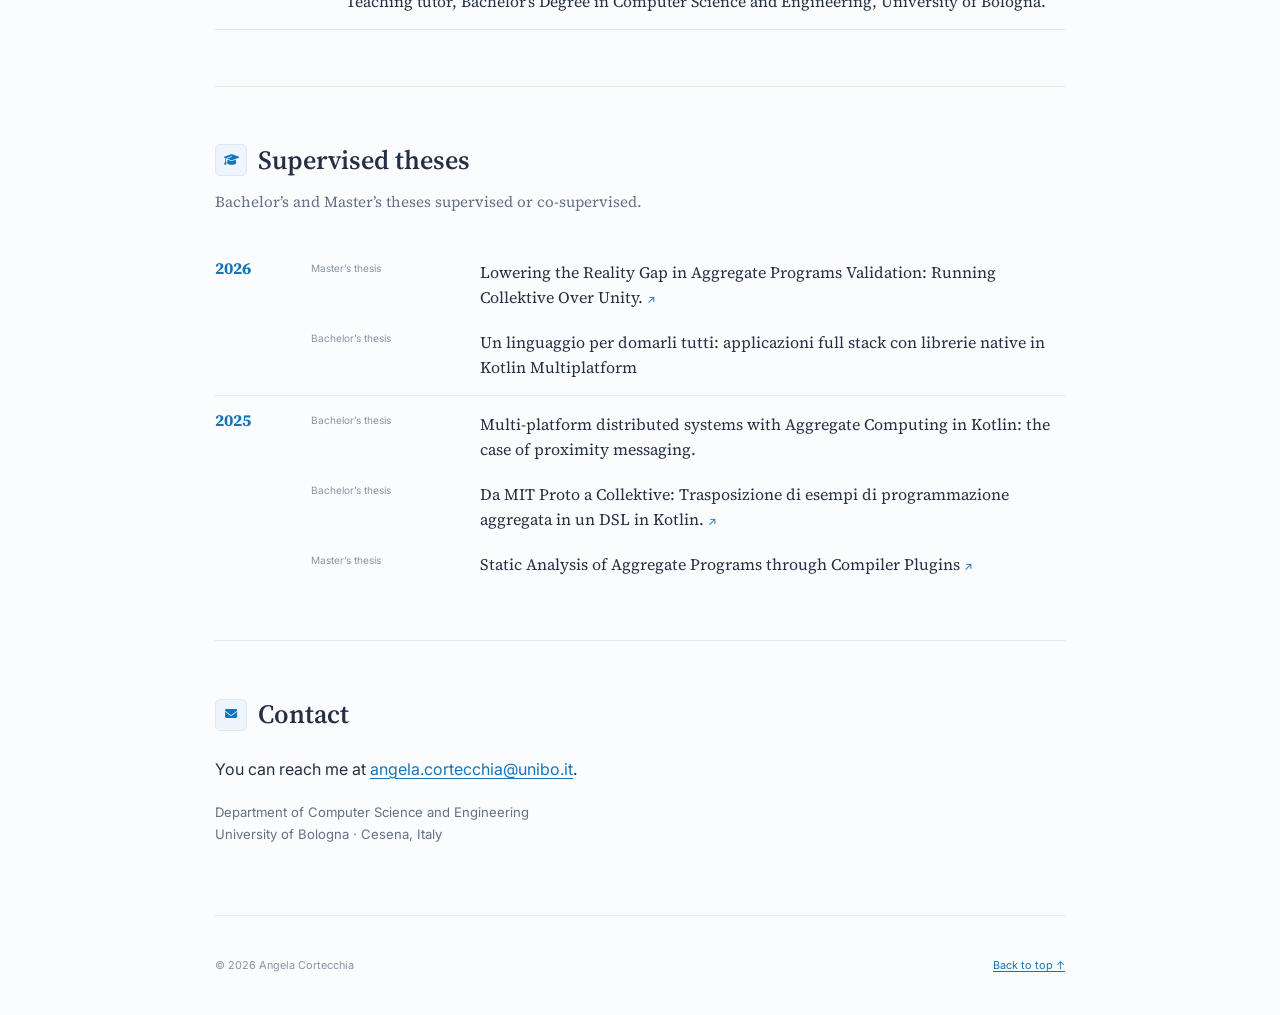
==== commit 9c6da313: "feat: add new award" ====
--- a/index.html
+++ b/index.html
@@ -80,6 +80,7 @@
       <section id="news">
         <h2><span class="section-icon"><i class="fa-solid fa-clock-rotate-left" aria-hidden="true"></i></span>Recent updates</h2>
         <ul class="dated-list">
+          <li><time datetime="2026-09">2026/09</time><span>Received the ACSOS 2026 Best Companion Artifact Award for the work on Field-Based Distributed Particle Filtering.</span></li>
           <li><time datetime="2026">2026</time><span>Publicity Chair for the 7th IEEE International Conference on Autonomic Computing and Self-Organizing Systems (ACSOS 2026).</span></li>
           <li><time datetime="2026-06">2026/06</time><span>Presented research at DCOSS-IoT 2026.</span></li>
           <li><time datetime="2025-09">2025/09</time><span>Received the ACSOS 2025 Best Student Paper Award for the work on runtime replanning in swarm robotics missions.</span></li>
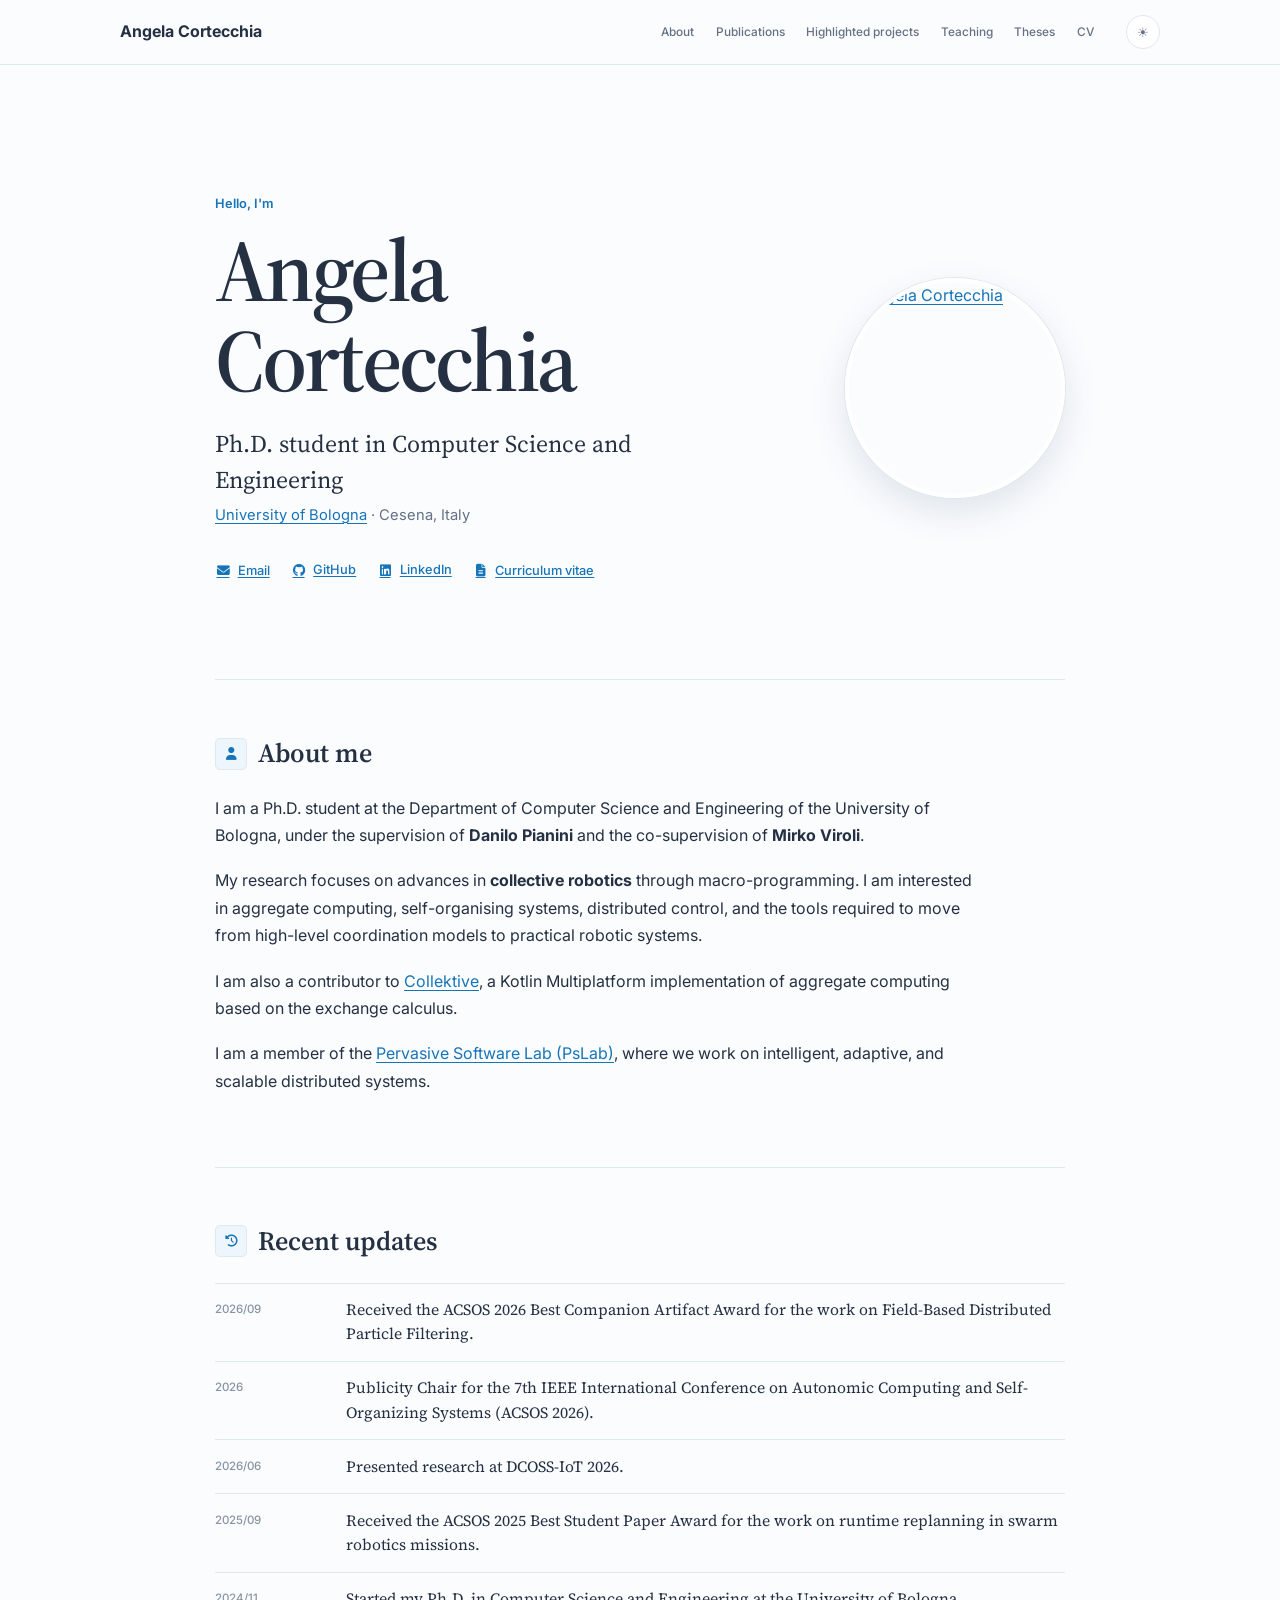
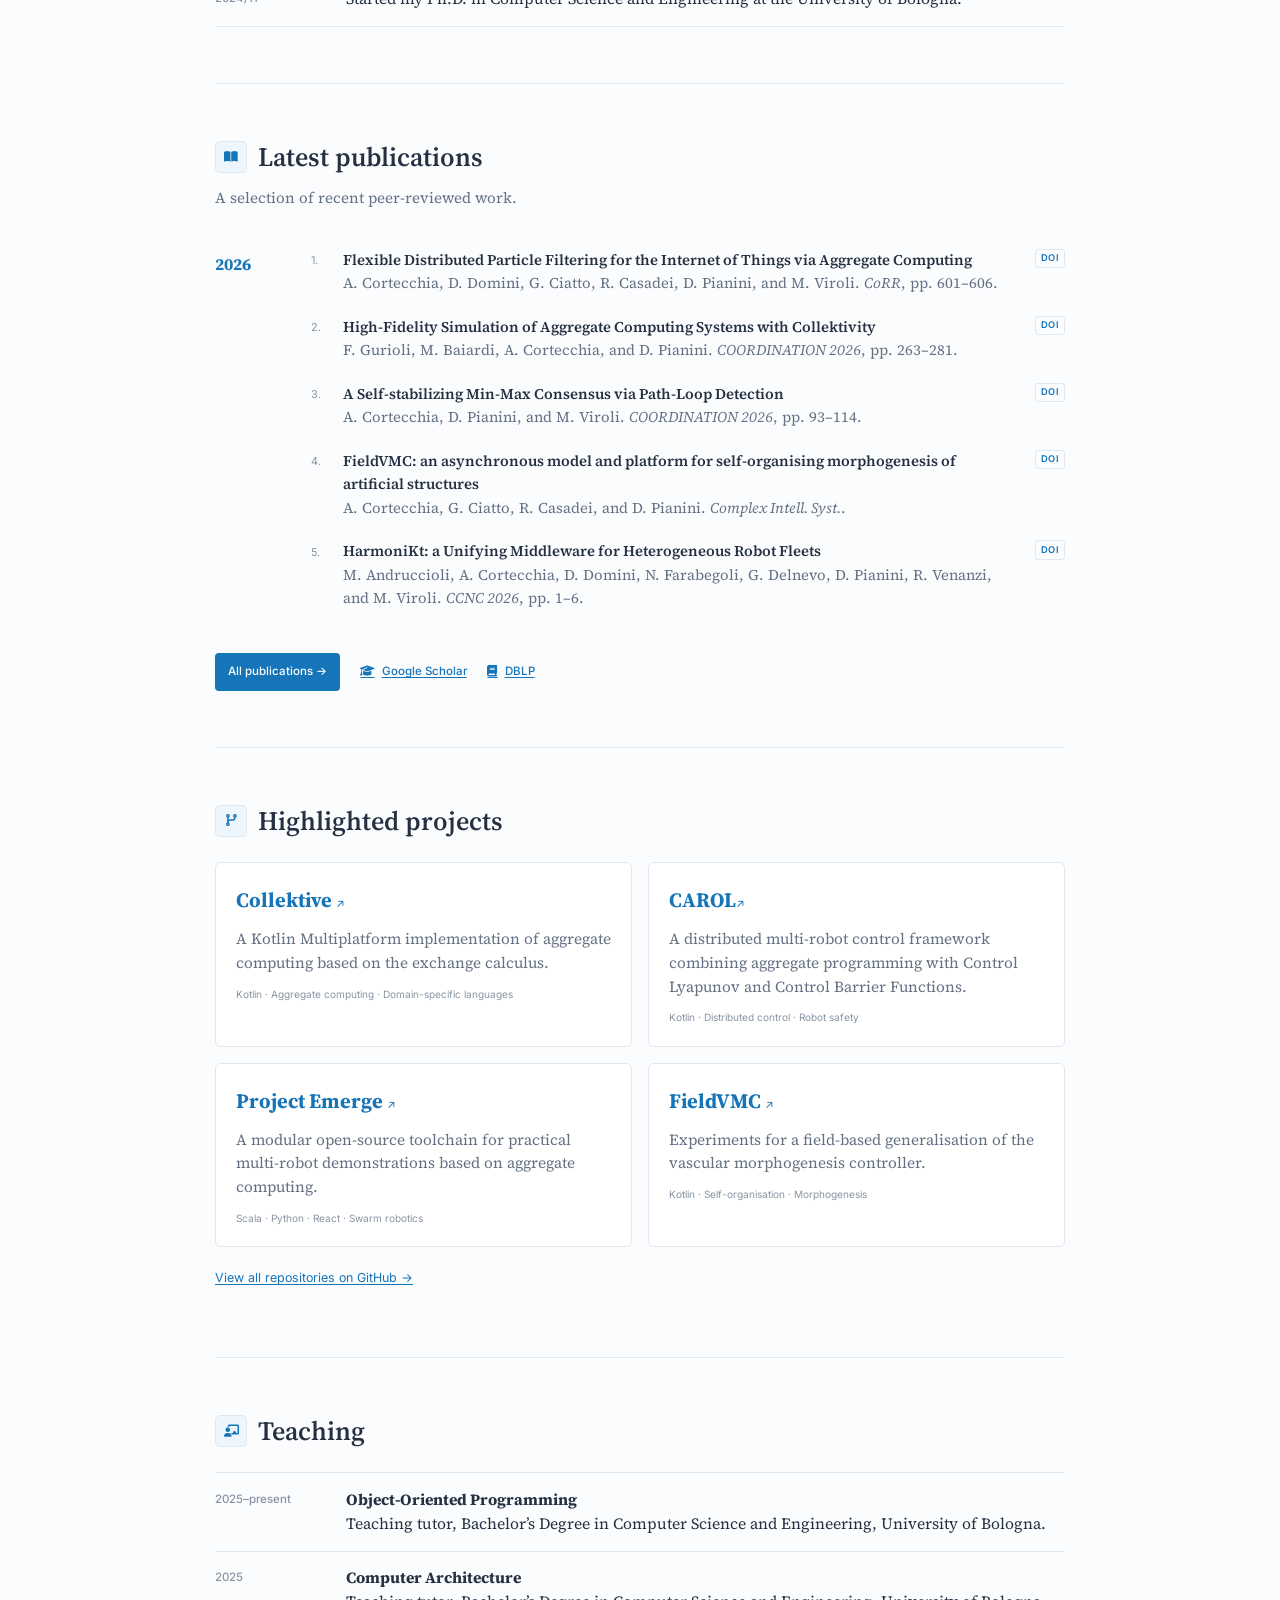
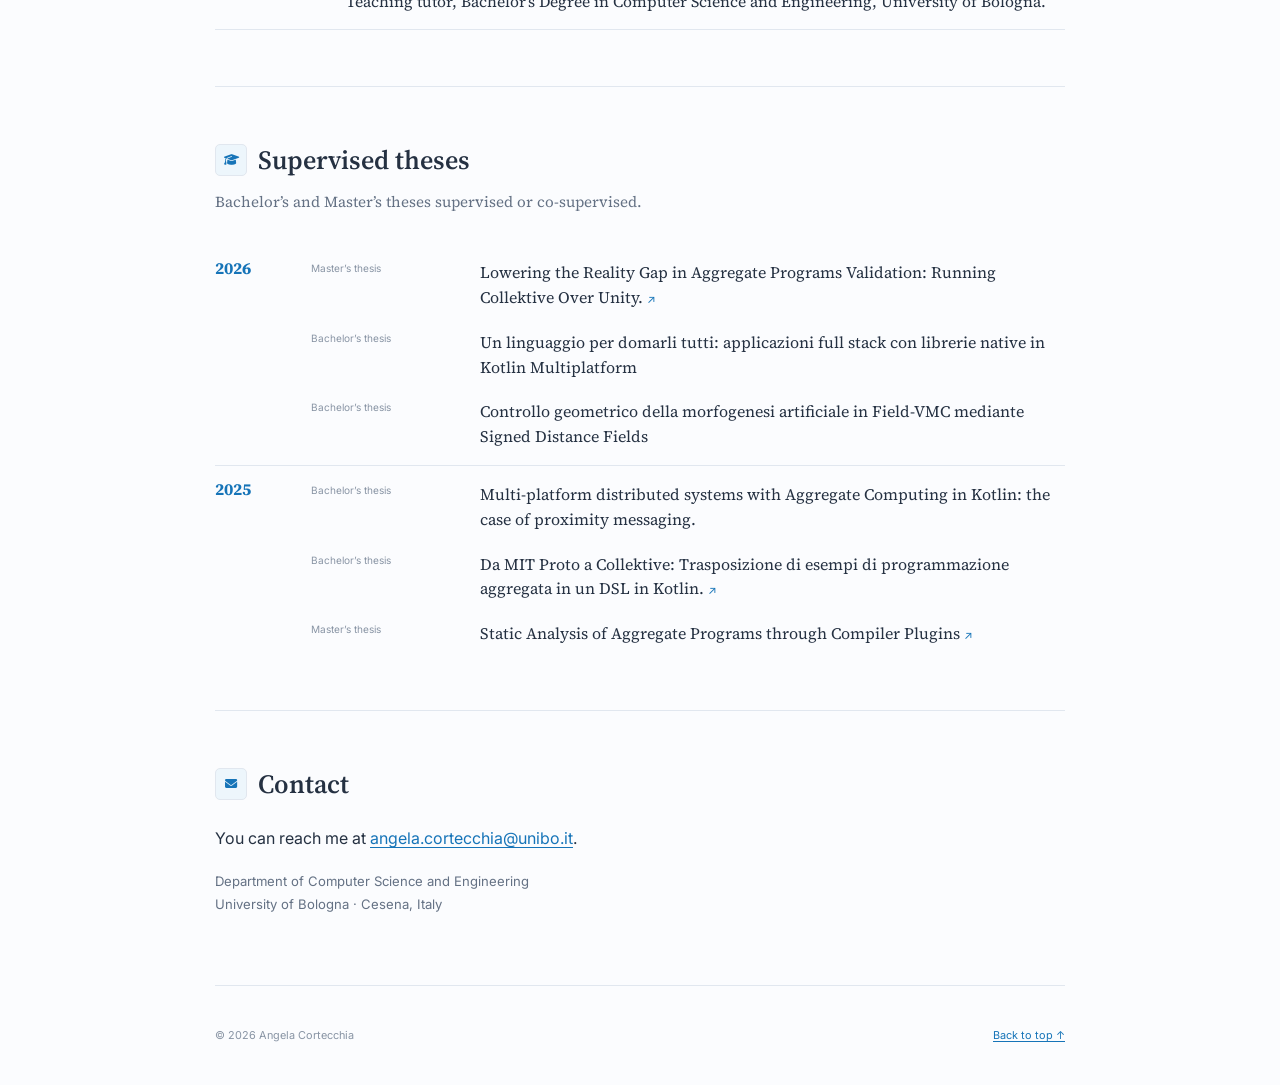
==== commit e03b2c04: "feat: add Bachelor's thesis" ====
--- a/index.html
+++ b/index.html
@@ -157,6 +157,15 @@
                 Un linguaggio per domarli tutti: applicazioni full stack con librerie native in Kotlin Multiplatform
               </p>
             </li>
+
+            <li>
+              <div class="thesis-meta">
+                <span>Bachelor’s thesis</span>
+              </div>
+              <p lang="it">
+                Controllo geometrico della morfogenesi artificiale in Field-VMC mediante Signed Distance Fields
+              </p>
+            </li>
           </ol>
         </div>
 
